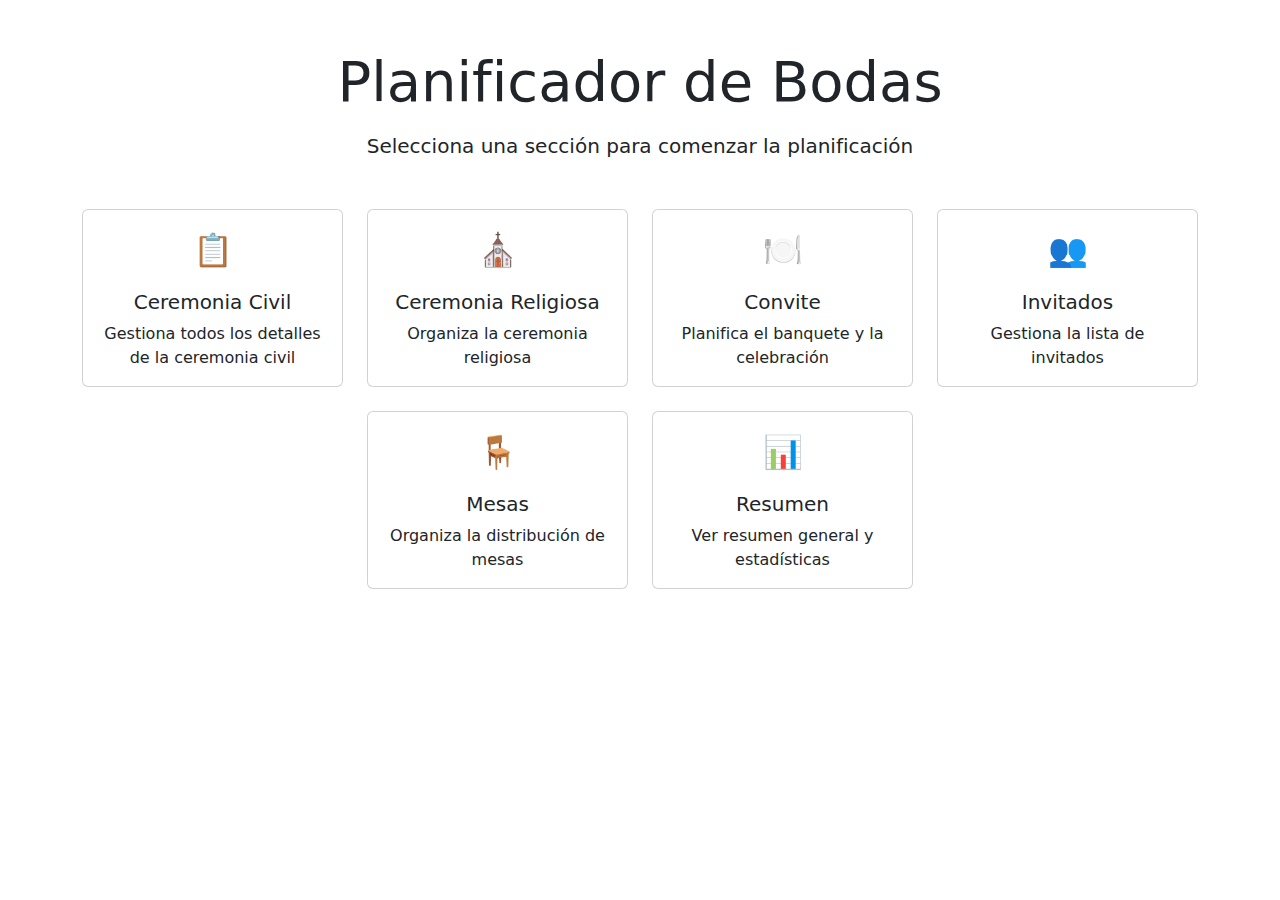
==== index.html @ 47bda8d6 "Update index.html" ====
<!DOCTYPE html>
<html lang="es">
<head>
    <meta charset="UTF-8">
    <meta name="viewport" content="width=device-width, initial-scale=1.0">
    <title>Planificador de Bodas - Inicio</title>
    <link href="https://cdn.jsdelivr.net/npm/bootstrap@5.1.3/dist/css/bootstrap.min.css" rel="stylesheet">
    <style>
        .landing-container {
            min-height: 100vh;
            background: linear-gradient(rgba(255,255,255,0.9), rgba(255,255,255,0.9)), 
                        url('https://images.unsplash.com/photo-1519225421980-715cb0215aed?ixlib=rb-1.2.1&auto=format&fit=crop&w=1350&q=80');
            background-size: cover;
            background-position: center;
        }
        
        .menu-card {
            transition: transform 0.3s ease, box-shadow 0.3s ease;
            cursor: pointer;
        }
        
        .menu-card:hover {
            transform: translateY(-5px);
            box-shadow: 0 4px 15px rgba(0,0,0,0.1);
        }

        .icon-container {
            font-size: 2rem;
            margin-bottom: 1rem;
        }
    </style>
</head>
<body>
    <div class="landing-container">
        <div class="container py-5">
            <div class="text-center mb-5">
                <h1 class="display-4 mb-3">Planificador de Bodas</h1>
                <p class="lead">Selecciona una sección para comenzar la planificación</p>
            </div>

            <div class="row g-4 justify-content-center">
                <div class="col-md-4 col-lg-3">
                    <div class="card menu-card h-100" onclick="location.href='app.html?section=civil'">
                        <div class="card-body text-center">
                            <div class="icon-container">
                                📋
                            </div>
                            <h5 class="card-title">Ceremonia Civil</h5>
                            <p class="card-text">Gestiona todos los detalles de la ceremonia civil</p>
                        </div>
                    </div>
                </div>

                <div class="col-md-4 col-lg-3">
                    <div class="card menu-card h-100" onclick="location.href='app.html?section=religious'">
                        <div class="card-body text-center">
                            <div class="icon-container">
                                ⛪
                            </div>
                            <h5 class="card-title">Ceremonia Religiosa</h5>
                            <p class="card-text">Organiza la ceremonia religiosa</p>
                        </div>
                    </div>
                </div>

                <div class="col-md-4 col-lg-3">
                    <div class="card menu-card h-100" onclick="location.href='app.html?section=banquet'">
                        <div class="card-body text-center">
                            <div class="icon-container">
                                🍽️
                            </div>
                            <h5 class="card-title">Convite</h5>
                            <p class="card-text">Planifica el banquete y la celebración</p>
                        </div>
                    </div>
                </div>

                <div class="col-md-4 col-lg-3">
                    <div class="card menu-card h-100" onclick="location.href='app.html?section=guests'">
                        <div class="card-body text-center">
                            <div class="icon-container">
                                👥
                            </div>
                            <h5 class="card-title">Invitados</h5>
                            <p class="card-text">Gestiona la lista de invitados</p>
                        </div>
                    </div>
                </div>

                <div class="col-md-4 col-lg-3">
                    <div class="card menu-card h-100" onclick="location.href='app.html?section=tables'">
                        <div class="card-body text-center">
                            <div class="icon-container">
                                🪑
                            </div>
                            <h5 class="card-title">Mesas</h5>
                            <p class="card-text">Organiza la distribución de mesas</p>
                        </div>
                    </div>
                </div>

                <div class="col-md-4 col-lg-3">
                    <div class="card menu-card h-100" onclick="location.href='app.html?section=summary'">
                        <div class="card-body text-center">
                            <div class="icon-container">
                                📊
                            </div>
                            <h5 class="card-title">Resumen</h5>
                            <p class="card-text">Ver resumen general y estadísticas</p>
                        </div>
                    </div>
                </div>
            </div>
        </div>
    </div>

    <script src="https://cdn.jsdelivr.net/npm/bootstrap@5.1.3/dist/js/bootstrap.bundle.min.js"></script>
</body>
</html>
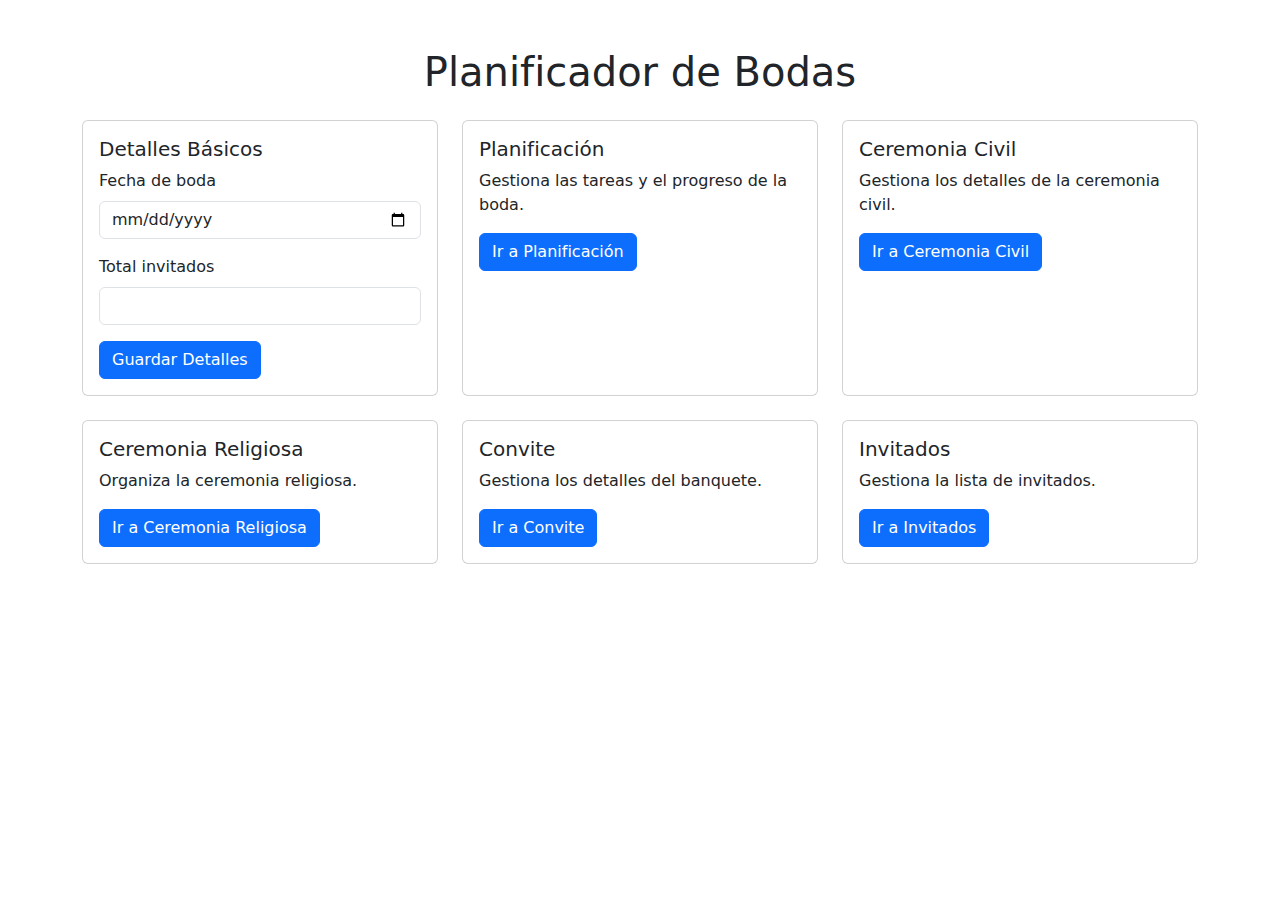
==== commit 9d44cb72: "Update index.html" ====
--- a/index.html
+++ b/index.html
@@ -3,111 +3,79 @@
 <head>
     <meta charset="UTF-8">
     <meta name="viewport" content="width=device-width, initial-scale=1.0">
-    <title>Planificador de Bodas - Inicio</title>
+    <title>Planificador de Bodas</title>
     <link href="https://cdn.jsdelivr.net/npm/bootstrap@5.1.3/dist/css/bootstrap.min.css" rel="stylesheet">
-    <style>
-        .landing-container {
-            min-height: 100vh;
-            background: linear-gradient(rgba(255,255,255,0.9), rgba(255,255,255,0.9)), 
-                        url('https://images.unsplash.com/photo-1519225421980-715cb0215aed?ixlib=rb-1.2.1&auto=format&fit=crop&w=1350&q=80');
-            background-size: cover;
-            background-position: center;
-        }
-        
-        .menu-card {
-            transition: transform 0.3s ease, box-shadow 0.3s ease;
-            cursor: pointer;
-        }
-        
-        .menu-card:hover {
-            transform: translateY(-5px);
-            box-shadow: 0 4px 15px rgba(0,0,0,0.1);
-        }
-
-        .icon-container {
-            font-size: 2rem;
-            margin-bottom: 1rem;
-        }
-    </style>
+    <link rel="stylesheet" href="styles.css">
 </head>
 <body>
-    <div class="landing-container">
-        <div class="container py-5">
-            <div class="text-center mb-5">
-                <h1 class="display-4 mb-3">Planificador de Bodas</h1>
-                <p class="lead">Selecciona una sección para comenzar la planificación</p>
+    <div class="container mt-5">
+        <h1 class="text-center mb-4">Planificador de Bodas</h1>
+        <div class="row">
+            <div class="col-md-4 mb-4">
+                <div class="card h-100">
+                    <div class="card-body">
+                        <h5 class="card-title">Detalles Básicos</h5>
+                        <form>
+                            <div class="mb-3">
+                                <label class="form-label">Fecha de boda</label>
+                                <input type="date" class="form-control" id="wedding-date">
+                            </div>
+                            <div class="mb-3">
+                                <label class="form-label">Total invitados</label>
+                                <input type="number" class="form-control" id="total-guests" min="0">
+                            </div>
+                            <button type="button" class="btn btn-primary" onclick="saveDetails()">Guardar Detalles</button>
+                        </form>
+                    </div>
+                </div>
             </div>
 
-            <div class="row g-4 justify-content-center">
-                <div class="col-md-4 col-lg-3">
-                    <div class="card menu-card h-100" onclick="location.href='app.html?section=civil'">
-                        <div class="card-body text-center">
-                            <div class="icon-container">
-                                📋
-                            </div>
-                            <h5 class="card-title">Ceremonia Civil</h5>
-                            <p class="card-text">Gestiona todos los detalles de la ceremonia civil</p>
-                        </div>
+            <div class="col-md-4 mb-4">
+                <div class="card h-100">
+                    <div class="card-body">
+                        <h5 class="card-title">Planificación</h5>
+                        <p class="card-text">Gestiona las tareas y el progreso de la boda.</p>
+                        <a href="app.html?section=planning" class="btn btn-primary">Ir a Planificación</a>
                     </div>
                 </div>
+            </div>
 
-                <div class="col-md-4 col-lg-3">
-                    <div class="card menu-card h-100" onclick="location.href='app.html?section=religious'">
-                        <div class="card-body text-center">
-                            <div class="icon-container">
-                                ⛪
-                            </div>
-                            <h5 class="card-title">Ceremonia Religiosa</h5>
-                            <p class="card-text">Organiza la ceremonia religiosa</p>
-                        </div>
+            <div class="col-md-4 mb-4">
+                <div class="card h-100">
+                    <div class="card-body">
+                        <h5 class="card-title">Ceremonia Civil</h5>
+                        <p class="card-text">Gestiona los detalles de la ceremonia civil.</p>
+                        <a href="app.html?section=civil" class="btn btn-primary">Ir a Ceremonia Civil</a>
                     </div>
                 </div>
+            </div>
 
-                <div class="col-md-4 col-lg-3">
-                    <div class="card menu-card h-100" onclick="location.href='app.html?section=banquet'">
-                        <div class="card-body text-center">
-                            <div class="icon-container">
-                                🍽️
-                            </div>
-                            <h5 class="card-title">Convite</h5>
-                            <p class="card-text">Planifica el banquete y la celebración</p>
-                        </div>
+            <div class="col-md-4 mb-4">
+                <div class="card h-100">
+                    <div class="card-body">
+                        <h5 class="card-title">Ceremonia Religiosa</h5>
+                        <p class="card-text">Organiza la ceremonia religiosa.</p>
+                        <a href="app.html?section=religious" class="btn btn-primary">Ir a Ceremonia Religiosa</a>
                     </div>
                 </div>
+            </div>
 
-                <div class="col-md-4 col-lg-3">
-                    <div class="card menu-card h-100" onclick="location.href='app.html?section=guests'">
-                        <div class="card-body text-center">
-                            <div class="icon-container">
-                                👥
-                            </div>
-                            <h5 class="card-title">Invitados</h5>
-                            <p class="card-text">Gestiona la lista de invitados</p>
-                        </div>
+            <div class="col-md-4 mb-4">
+                <div class="card h-100">
+                    <div class="card-body">
+                        <h5 class="card-title">Convite</h5>
+                        <p class="card-text">Gestiona los detalles del banquete.</p>
+                        <a href="app.html?section=banquet" class="btn btn-primary">Ir a Convite</a>
                     </div>
                 </div>
+            </div>
 
-                <div class="col-md-4 col-lg-3">
-                    <div class="card menu-card h-100" onclick="location.href='app.html?section=tables'">
-                        <div class="card-body text-center">
-                            <div class="icon-container">
-                                🪑
-                            </div>
-                            <h5 class="card-title">Mesas</h5>
-                            <p class="card-text">Organiza la distribución de mesas</p>
-                        </div>
-                    </div>
-                </div>
-
-                <div class="col-md-4 col-lg-3">
-                    <div class="card menu-card h-100" onclick="location.href='app.html?section=summary'">
-                        <div class="card-body text-center">
-                            <div class="icon-container">
-                                📊
-                            </div>
-                            <h5 class="card-title">Resumen</h5>
-                            <p class="card-text">Ver resumen general y estadísticas</p>
-                        </div>
+            <div class="col-md-4 mb-4">
+                <div class="card h-100">
+                    <div class="card-body">
+                        <h5 class="card-title">Invitados</h5>
+                        <p class="card-text">Gestiona la lista de invitados.</p>
+                        <a href="app.html?section=guests" class="btn btn-primary">Ir a Invitados</a>
                     </div>
                 </div>
             </div>
@@ -115,5 +83,6 @@
     </div>
 
     <script src="https://cdn.jsdelivr.net/npm/bootstrap@5.1.3/dist/js/bootstrap.bundle.min.js"></script>
+    <script src="script.js"></script>
 </body>
 </html>
--- a/styles.css
+++ b/styles.css
@@ -0,0 +1,562 @@
+.sidebar {
+    min-height: 100vh;
+    background-color: #f8f9fa;
+    border-right: 1px solid #dee2e6;
+    padding: 0;
+    position: fixed;
+    width: 250px;
+    transition: all 0.3s;
+}
+
+.sidebar.collapsed {
+    width: 60px;
+}
+
+.sidebar.collapsed .nav-link span,
+.sidebar.collapsed .fs-4,
+.sidebar.collapsed .btn-outline-primary {
+    display: none;
+}
+
+.sidebar.collapsed .nav-link i {
+    margin-right: 0;
+}
+
+.main-content {
+    padding: 20px;
+    margin-left: 250px;
+    height: calc(100vh - 40px);
+    overflow-y: auto;
+    transition: margin-left 0.3s;
+}
+
+.main-content.expanded {
+    margin-left: 60px;
+}
+
+.budget-sidebar {
+    padding: 20px;
+    border-left: 1px solid #dee2e6;
+    background-color: #f8f9fa;
+    min-height: 100vh;
+    position: fixed;
+    right: 0;
+    width: inherit;
+}
+
+.nav-link {
+    color: #333;
+    cursor: pointer;
+}
+
+.nav-link:hover {
+    background-color: #e9ecef;
+}
+
+.nav-link.active {
+    background-color: #0d6efd !important;
+    color: white !important;
+}
+
+.table th {
+    background-color: #f8f9fa;
+}
+
+.table-secondary {
+    background-color: #e2e3e5 !important;
+}
+
+.budget-summary {
+    font-size: 0.9rem;
+}
+
+.category-row {
+    background-color: #e2e3e5;
+    font-weight: bold;
+}
+
+.form-select {
+    padding: 0.25rem 0.5rem;
+    font-size: 0.875rem;
+}
+
+.btn-sm {
+    padding: 0.25rem 0.5rem;
+    font-size: 0.875rem;
+}
+
+.table td {
+    vertical-align: middle;
+}
+
+[contenteditable="true"] {
+    padding: 0.25rem 0.5rem;
+    background-color: #fff;
+    border: 1px solid transparent;
+}
+
+[contenteditable="true"]:hover {
+    border-color: #dee2e6;
+}
+
+[contenteditable="true"]:focus {
+    outline: none;
+    border-color: #86b7fe;
+    box-shadow: 0 0 0 0.25rem rgba(13, 110, 253, 0.25);
+}
+
+@media (max-width: 768px) {
+    .sidebar, .budget-sidebar {
+        position: relative;
+        width: 100%;
+    }
+    .main-content {
+        margin-left: 0;
+    }
+    .section-content {
+        margin-right: 0;
+    }
+    .basic-details-banner {
+        margin-left: 0;
+    }
+}
+
+.basic-details-banner {
+    background-color: #f8f9fa;
+    border-bottom: 1px solid #dee2e6;
+    position: sticky;
+    top: 0;
+    z-index: 1000;
+    margin-left: 16.666667%;
+    padding: 10px 0;
+}
+
+#summary-section .card {
+    height: 100%;
+}
+
+#summary-section .list-unstyled li {
+    margin-bottom: 0.5rem;
+}
+
+.section-content {
+    margin-top: 20px;
+    margin-right: 25%;
+}
+
+/* Table Management Styles */
+.tables-container {
+    display: grid;
+    grid-template-columns: repeat(auto-fill, minmax(200px, 1fr));
+    gap: 1rem;
+    padding: 1rem;
+}
+
+.table-card {
+    background: white;
+    border: 1px solid #dee2e6;
+    border-radius: 8px;
+    padding: 15px;
+    margin-bottom: 15px;
+}
+
+.table-card.can-drop {
+    border-color: #28a745;
+    background-color: rgba(40, 167, 69, 0.1);
+}
+
+.table-card h5 {
+    margin: 0;
+    min-width: 100px;
+}
+
+.table-card select {
+    min-width: 120px;
+}
+
+.table-capacity {
+    color: #666;
+    font-size: 0.9rem;
+    margin: 5px 0 10px;
+}
+
+.table-capacity span[contenteditable] {
+    border-bottom: 1px dashed #999;
+    padding: 0 4px;
+}
+
+.table-guests {
+    min-height: 80px;
+    padding: 10px;
+    border: 1px dashed #dee2e6;
+    border-radius: 4px;
+    margin-top: 10px;
+    background: #f8f9fa;
+}
+
+/* Adjust table container height */
+.table-responsive {
+    max-height: calc(100vh - 200px);
+    overflow-y: auto;
+}
+
+/* Keep the header visible while scrolling */
+.table thead th {
+    position: sticky;
+    top: 0;
+    background: white;
+    z-index: 1;
+    box-shadow: 0 1px 0 rgba(0,0,0,0.1);
+}
+
+/* Guest section specific styles */
+.sidebar-stats {
+    position: fixed;
+    width: inherit;
+    max-width: 220px;
+}
+
+.main-guest-area {
+    margin-left: 230px;
+    margin-right: 23%;
+    width: auto;
+}
+
+/* Responsive adjustments */
+@media (max-width: 768px) {
+    .sidebar-stats {
+        position: relative;
+        max-width: 100%;
+    }
+
+    .main-guest-area {
+        margin-left: 0;
+        width: 100%;
+    }
+
+    .sidebar, .budget-sidebar {
+        position: relative;
+        width: 100%;
+    }
+    .main-content {
+        margin-left: 0;
+    }
+    .section-content {
+        margin-right: 0;
+    }
+    .basic-details-banner {
+        margin-left: 0;
+    }
+}
+
+/* Adjust table layout */
+#guests-table {
+    width: 100%;
+    table-layout: fixed;
+}
+
+#guests-table th,
+#guests-table td {
+    padding: 8px;
+    font-size: 0.95rem;
+}
+
+/* Set specific widths for columns */
+#guests-table th:nth-child(1), /* Nombre */
+#guests-table td:nth-child(1) {
+    width: 15%;
+}
+
+#guests-table th:nth-child(2), /* Personas Adicionales */
+#guests-table td:nth-child(2) {
+    width: 8%;
+}
+
+#guests-table th:nth-child(3), /* Categoría */
+#guests-table td:nth-child(3) {
+    width: 12%;
+}
+
+#guests-table th:nth-child(4), /* Restricciones */
+#guests-table td:nth-child(4) {
+    width: 12%;
+}
+
+#guests-table th:nth-child(5), /* Invitación */
+#guests-table td:nth-child(5) {
+    width: 10%;
+}
+
+#guests-table th:nth-child(6), /* Confirmación */
+#guests-table td:nth-child(6) {
+    width: 10%;
+}
+
+#guests-table th:nth-child(7), /* Grupo Mesa */
+#guests-table td:nth-child(7) {
+    width: 10%;
+}
+
+#guests-table th:nth-child(8), /* Regalo */
+#guests-table td:nth-child(8) {
+    width: 8%;
+}
+
+#guests-table th:nth-child(9), /* Notas */
+#guests-table td:nth-child(9) {
+    width: 10%;
+}
+
+#guests-table th:nth-child(10), /* Acciones */
+#guests-table td:nth-child(10) {
+    width: 5%;
+}
+
+.guest-item .guest-actions {
+    display: flex;
+    gap: 8px;
+    align-items: center;
+}
+
+.guest-item .guest-info {
+    display: flex;
+    align-items: center;
+    gap: 8px;
+}
+
+.guest-info {
+    display: flex;
+    align-items: center;
+    gap: 8px;
+}
+
+.guest-name {
+    margin: 0;
+    font-size: 0.95rem;
+}
+
+.guest-item {
+    background: #fff;
+    border: 1px solid #dee2e6;
+    border-radius: 4px;
+    padding: 6px 10px;
+    margin: 5px;
+    cursor: move;
+    display: flex;
+    align-items: center;
+    font-size: 0.9rem;
+}
+
+.guest-item span {
+    margin-right: 5px;
+}
+
+.guest-item small {
+    color: #666;
+    margin-right: 5px;
+}
+
+.guest-item a {
+    margin-left: auto;
+    color: #0d6efd;
+    text-decoration: none;
+    font-size: 0.8rem;
+}
+
+.guest-item:hover {
+    background: #e9ecef;
+    transform: translateY(-2px);
+}
+
+.guest-item.dragging {
+    opacity: 0.5;
+    background: #e9ecef;
+}
+
+.unassigned-guests-container {
+    display: grid;
+    grid-template-columns: repeat(auto-fill, minmax(150px, 1fr));
+    gap: 0.5rem;
+    padding: 1rem;
+    min-height: 100px;
+    border: 2px dashed #dee2e6;
+    border-radius: 8px;
+}
+
+.table-card {
+    background: white;
+    border: 1px solid #dee2e6;
+    border-radius: 8px;
+    padding: 15px;
+    margin-bottom: 15px;
+}
+
+.table-card .table-header {
+    display: flex;
+    align-items: center;
+    gap: 10px;
+    margin-bottom: 10px;
+}
+
+.table-shape-selector {
+    margin-left: auto;
+}
+
+.table-category {
+    font-size: 0.85rem;
+    color: #666;
+}
+
+/* Planning Section Styles */
+.countdown-timer {
+    padding: 20px 0;
+}
+
+.timeline {
+    position: relative;
+    padding: 20px 0;
+}
+
+.timeline::before {
+    content: '';
+    position: absolute;
+    left: 50px;
+    top: 0;
+    bottom: 0;
+    width: 2px;
+    background: #dee2e6;
+}
+
+.timeline-item {
+    position: relative;
+    margin-bottom: 30px;
+    margin-left: 70px;
+}
+
+.timeline-item::before {
+    content: '';
+    position: absolute;
+    left: -35px;
+    top: 0;
+    width: 16px;
+    height: 16px;
+    border-radius: 50%;
+    background: #fff;
+    border: 2px solid #0d6efd;
+}
+
+.timeline-item.completed::before {
+    background: #198754;
+    border-color: #198754;
+}
+
+.timeline-item.overdue::before {
+    background: #dc3545;
+    border-color: #dc3545;
+}
+
+.timeline-card {
+    background: #fff;
+    border: 1px solid #dee2e6;
+    border-radius: 8px;
+    padding: 15px;
+}
+
+.timeline-date {
+    font-size: 0.85rem;
+    color: #666;
+    margin-bottom: 5px;
+}
+
+.timeline-title {
+    font-weight: 500;
+    margin-bottom: 10px;
+}
+
+.timeline-assignee {
+    font-size: 0.9rem;
+    color: #666;
+}
+
+.task-priority {
+    display: inline-block;
+    padding: 2px 8px;
+    border-radius: 12px;
+    font-size: 0.8rem;
+    margin-left: 8px;
+}
+
+.task-priority.high {
+    background: #ffd7d7;
+    color: #dc3545;
+}
+
+.task-priority.medium {
+    background: #fff3cd;
+    color: #856404;
+}
+
+.task-priority.low {
+    background: #d4edda;
+    color: #155724;
+}
+
+/* Checklist Styles */
+.checklist-categories {
+    padding: 20px;
+}
+
+.category-group {
+    background: #fff;
+    border: 1px solid #dee2e6;
+    border-radius: 8px;
+    padding: 20px;
+    margin-bottom: 20px;
+}
+
+.category-group h4 {
+    color: #0d6efd;
+    margin-bottom: 15px;
+    padding-bottom: 10px;
+    border-bottom: 1px solid #dee2e6;
+}
+
+.checklist-items {
+    display: grid;
+    gap: 10px;
+}
+
+.form-check {
+    padding: 10px;
+    border-radius: 4px;
+    transition: background-color 0.2s;
+}
+
+.form-check:hover {
+    background-color: #f8f9fa;
+}
+
+.form-check-input:checked + .form-check-label {
+    text-decoration: line-through;
+    color: #6c757d;
+}
+
+/* Landing page styles */
+.countdown-display {
+    text-align: center;
+    padding: 15px 0;
+}
+
+.countdown-display .display-6 {
+    color: #0d6efd;
+    font-weight: bold;
+}
+
+.card {
+    transition: transform 0.2s;
+}
+
+.card:hover {
+    transform: translateY(-5px);
+    box-shadow: 0 4px 15px rgba(0,0,0,0.1);
+}
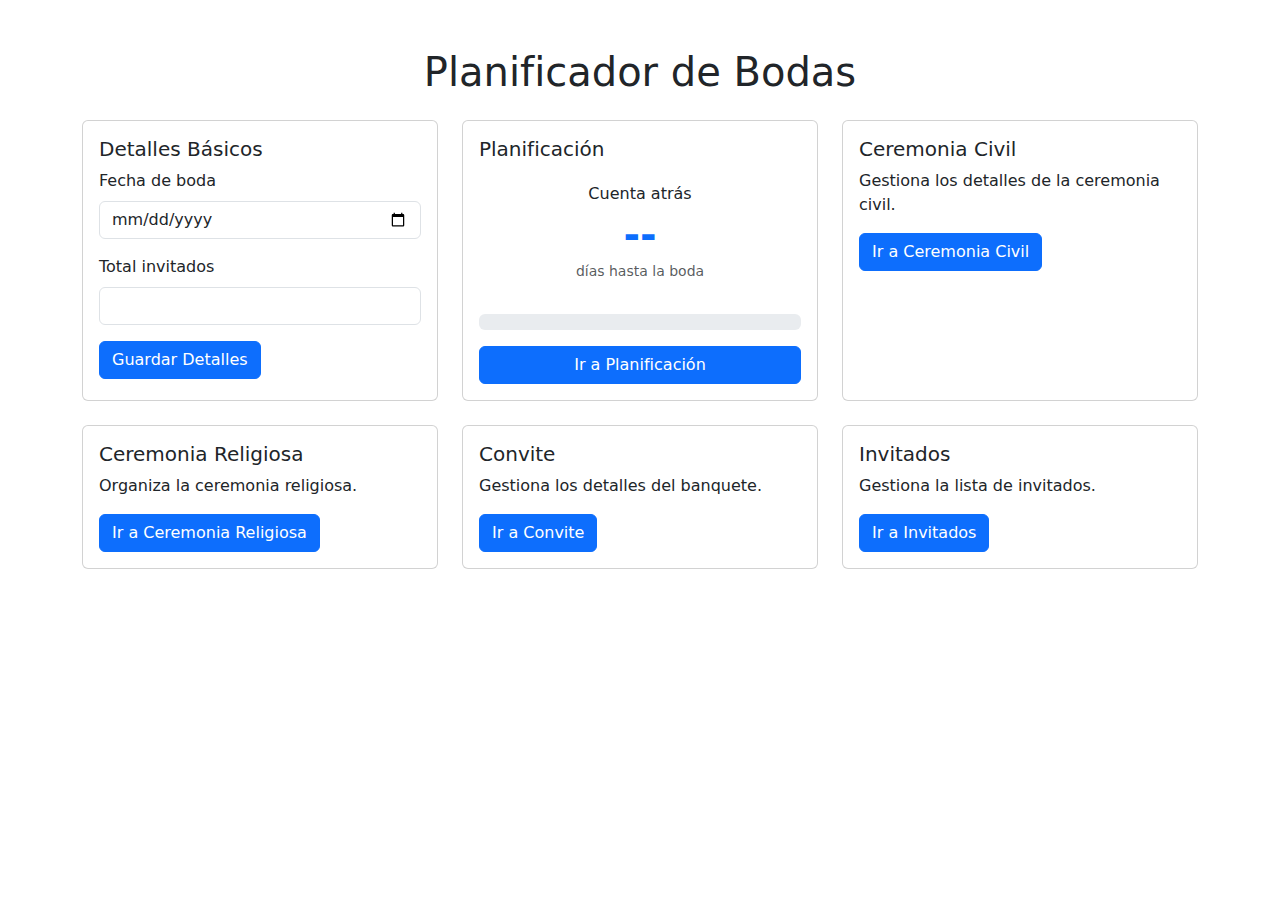
==== commit ed13d83b: "Update index.html" ====
--- a/index.html
+++ b/index.html
@@ -34,8 +34,15 @@
                 <div class="card h-100">
                     <div class="card-body">
                         <h5 class="card-title">Planificación</h5>
-                        <p class="card-text">Gestiona las tareas y el progreso de la boda.</p>
-                        <a href="app.html?section=planning" class="btn btn-primary">Ir a Planificación</a>
+                        <div class="countdown-display text-center mb-3">
+                            <h6>Cuenta atrás</h6>
+                            <div class="display-6" id="countdown">--</div>
+                            <small class="text-muted">días hasta la boda</small>
+                        </div>
+                        <div class="progress mb-3">
+                            <div class="progress-bar" role="progressbar" style="width: 0%" id="planning-progress">0%</div>
+                        </div>
+                        <a href="app.html?section=planning" class="btn btn-primary w-100">Ir a Planificación</a>
                     </div>
                 </div>
             </div>
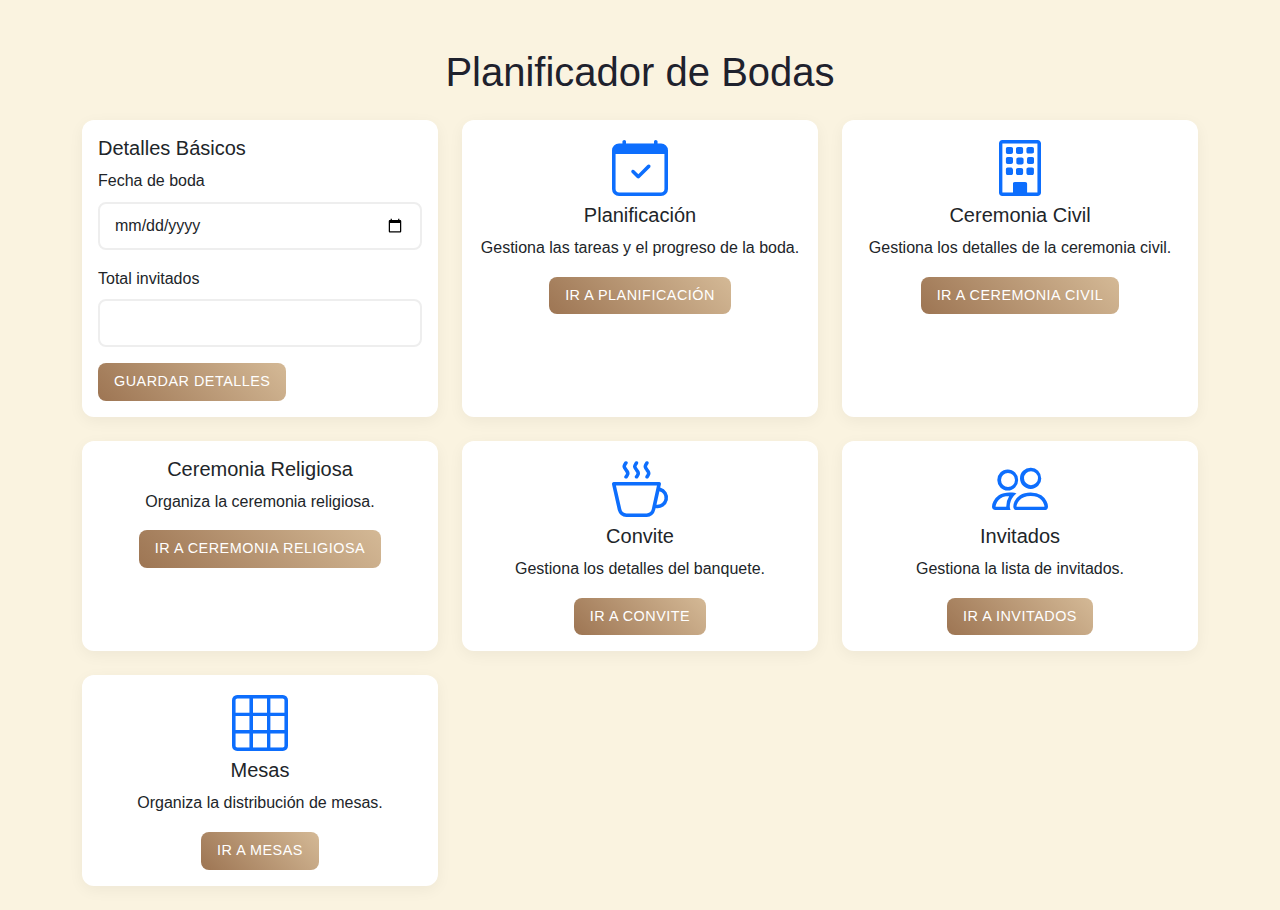
==== commit 6fba7826: "Update index.html" ====
--- a/index.html
+++ b/index.html
@@ -6,6 +6,7 @@
     <title>Planificador de Bodas</title>
     <link href="https://cdn.jsdelivr.net/npm/bootstrap@5.1.3/dist/css/bootstrap.min.css" rel="stylesheet">
     <link rel="stylesheet" href="styles.css">
+    <link rel="stylesheet" href="https://cdn.jsdelivr.net/npm/bootstrap-icons@1.11.3/font/bootstrap-icons.min.css">
 </head>
 <body>
     <div class="container mt-5">
@@ -32,24 +33,19 @@
 
             <div class="col-md-4 mb-4">
                 <div class="card h-100">
-                    <div class="card-body">
+                    <div class="card-body text-center">
+                        <i class="bi bi-calendar-check display-4 mb-3 text-primary"></i>
                         <h5 class="card-title">Planificación</h5>
-                        <div class="countdown-display text-center mb-3">
-                            <h6>Cuenta atrás</h6>
-                            <div class="display-6" id="countdown">--</div>
-                            <small class="text-muted">días hasta la boda</small>
-                        </div>
-                        <div class="progress mb-3">
-                            <div class="progress-bar" role="progressbar" style="width: 0%" id="planning-progress">0%</div>
-                        </div>
-                        <a href="app.html?section=planning" class="btn btn-primary w-100">Ir a Planificación</a>
+                        <p class="card-text">Gestiona las tareas y el progreso de la boda.</p>
+                        <a href="app.html?section=planning" class="btn btn-primary">Ir a Planificación</a>
                     </div>
                 </div>
             </div>
 
             <div class="col-md-4 mb-4">
                 <div class="card h-100">
-                    <div class="card-body">
+                    <div class="card-body text-center">
+                        <i class="bi bi-building display-4 mb-3 text-primary"></i>
                         <h5 class="card-title">Ceremonia Civil</h5>
                         <p class="card-text">Gestiona los detalles de la ceremonia civil.</p>
                         <a href="app.html?section=civil" class="btn btn-primary">Ir a Ceremonia Civil</a>
@@ -59,7 +55,8 @@
 
             <div class="col-md-4 mb-4">
                 <div class="card h-100">
-                    <div class="card-body">
+                    <div class="card-body text-center">
+                        <i class="bi bi-church display-4 mb-3 text-primary"></i>
                         <h5 class="card-title">Ceremonia Religiosa</h5>
                         <p class="card-text">Organiza la ceremonia religiosa.</p>
                         <a href="app.html?section=religious" class="btn btn-primary">Ir a Ceremonia Religiosa</a>
@@ -69,7 +66,8 @@
 
             <div class="col-md-4 mb-4">
                 <div class="card h-100">
-                    <div class="card-body">
+                    <div class="card-body text-center">
+                        <i class="bi bi-cup-hot display-4 mb-3 text-primary"></i>
                         <h5 class="card-title">Convite</h5>
                         <p class="card-text">Gestiona los detalles del banquete.</p>
                         <a href="app.html?section=banquet" class="btn btn-primary">Ir a Convite</a>
@@ -79,10 +77,22 @@
 
             <div class="col-md-4 mb-4">
                 <div class="card h-100">
-                    <div class="card-body">
+                    <div class="card-body text-center">
+                        <i class="bi bi-people display-4 mb-3 text-primary"></i>
                         <h5 class="card-title">Invitados</h5>
                         <p class="card-text">Gestiona la lista de invitados.</p>
                         <a href="app.html?section=guests" class="btn btn-primary">Ir a Invitados</a>
+                    </div>
+                </div>
+            </div>
+
+            <div class="col-md-4 mb-4">
+                <div class="card h-100">
+                    <div class="card-body text-center">
+                        <i class="bi bi-grid-3x3 display-4 mb-3 text-primary"></i>
+                        <h5 class="card-title">Mesas</h5>
+                        <p class="card-text">Organiza la distribución de mesas.</p>
+                        <a href="app.html?section=tables" class="btn btn-primary">Ir a Mesas</a>
                     </div>
                 </div>
             </div>
--- a/styles.css
+++ b/styles.css
@@ -1,562 +1,244 @@
+:root {
+    --primary-color: #9D7553;  /* Elegant brown */
+    --secondary-color: #D4B996; /* Light gold */
+    --accent-color: #634832;    /* Dark brown */
+    --success-color: #7C9070;   /* Sage green */
+    --warning-color: #CB997E;   /* Rose gold */
+    --danger-color: #6B4423;    /* Deep brown */
+    --light-bg: #FAF3E0;        /* Cream */
+    --dark-text: #1E212D;       /* Almost black */
+    --border-radius: 12px;
+    --transition-speed: 0.3s;
+}
+
+/* Global Styles */
+body {
+    font-family: 'Montserrat', sans-serif;
+    background-color: var(--light-bg);
+    color: var(--dark-text);
+    line-height: 1.6;
+}
+
+/* Elegant Sidebar */
 .sidebar {
+    background: linear-gradient(135deg, var(--primary-color), var(--accent-color));
     min-height: 100vh;
-    background-color: #f8f9fa;
-    border-right: 1px solid #dee2e6;
-    padding: 0;
-    position: fixed;
-    width: 250px;
-    transition: all 0.3s;
-}
-
-.sidebar.collapsed {
-    width: 60px;
-}
-
-.sidebar.collapsed .nav-link span,
-.sidebar.collapsed .fs-4,
-.sidebar.collapsed .btn-outline-primary {
-    display: none;
-}
-
-.sidebar.collapsed .nav-link i {
-    margin-right: 0;
-}
-
-.main-content {
-    padding: 20px;
-    margin-left: 250px;
-    height: calc(100vh - 40px);
-    overflow-y: auto;
-    transition: margin-left 0.3s;
-}
-
-.main-content.expanded {
-    margin-left: 60px;
-}
-
-.budget-sidebar {
-    padding: 20px;
-    border-left: 1px solid #dee2e6;
-    background-color: #f8f9fa;
-    min-height: 100vh;
-    position: fixed;
-    right: 0;
-    width: inherit;
-}
-
-.nav-link {
-    color: #333;
-    cursor: pointer;
-}
-
-.nav-link:hover {
-    background-color: #e9ecef;
-}
-
-.nav-link.active {
-    background-color: #0d6efd !important;
-    color: white !important;
-}
-
-.table th {
-    background-color: #f8f9fa;
-}
-
-.table-secondary {
-    background-color: #e2e3e5 !important;
-}
-
-.budget-summary {
+    box-shadow: 2px 0 15px rgba(0,0,0,0.1);
+    padding: 0 !important;
+}
+
+.sidebar .nav-link {
+    color: rgba(255,255,255,0.8);
+    padding: 12px 20px;
+    margin: 4px 8px;
+    border-radius: var(--border-radius);
+    transition: all var(--transition-speed) ease;
+}
+
+.sidebar .nav-link:hover {
+    background-color: rgba(255,255,255,0.1);
+    color: white;
+    transform: translateX(5px);
+}
+
+.sidebar .nav-link.active {
+    background-color: rgba(255,255,255,0.2);
+    color: white;
+    box-shadow: 0 2px 8px rgba(0,0,0,0.1);
+}
+
+/* Cards with elegance */
+.card {
+    border: none;
+    border-radius: var(--border-radius);
+    box-shadow: 0 4px 15px rgba(0,0,0,0.05);
+    transition: transform var(--transition-speed) ease;
+    background: white;
+    overflow: hidden;
+}
+
+.card:hover {
+    transform: translateY(-3px);
+    box-shadow: 0 6px 20px rgba(0,0,0,0.1);
+}
+
+.card-header {
+    background: linear-gradient(45deg, var(--primary-color), var(--secondary-color));
+    color: white;
+    border: none;
+    padding: 15px 20px;
+}
+
+/* Stylish Buttons */
+.btn {
+    border-radius: 8px;
+    padding: 8px 16px;
+    transition: all var(--transition-speed) ease;
+    text-transform: uppercase;
+    letter-spacing: 0.5px;
+    font-weight: 500;
     font-size: 0.9rem;
 }
 
-.category-row {
-    background-color: #e2e3e5;
-    font-weight: bold;
-}
-
-.form-select {
-    padding: 0.25rem 0.5rem;
-    font-size: 0.875rem;
-}
-
-.btn-sm {
-    padding: 0.25rem 0.5rem;
-    font-size: 0.875rem;
-}
-
-.table td {
-    vertical-align: middle;
-}
-
-[contenteditable="true"] {
-    padding: 0.25rem 0.5rem;
-    background-color: #fff;
-    border: 1px solid transparent;
-}
-
-[contenteditable="true"]:hover {
-    border-color: #dee2e6;
-}
-
-[contenteditable="true"]:focus {
-    outline: none;
-    border-color: #86b7fe;
-    box-shadow: 0 0 0 0.25rem rgba(13, 110, 253, 0.25);
-}
-
-@media (max-width: 768px) {
-    .sidebar, .budget-sidebar {
-        position: relative;
-        width: 100%;
-    }
-    .main-content {
-        margin-left: 0;
-    }
-    .section-content {
-        margin-right: 0;
-    }
-    .basic-details-banner {
-        margin-left: 0;
-    }
-}
-
-.basic-details-banner {
-    background-color: #f8f9fa;
-    border-bottom: 1px solid #dee2e6;
-    position: sticky;
-    top: 0;
-    z-index: 1000;
-    margin-left: 16.666667%;
-    padding: 10px 0;
-}
-
-#summary-section .card {
-    height: 100%;
-}
-
-#summary-section .list-unstyled li {
-    margin-bottom: 0.5rem;
+.btn-primary {
+    background: linear-gradient(45deg, var(--primary-color), var(--secondary-color));
+    border: none;
+}
+
+.btn-primary:hover {
+    transform: translateY(-2px);
+    box-shadow: 0 4px 12px rgba(0,0,0,0.15);
+    background: linear-gradient(45deg, var(--accent-color), var(--primary-color));
+}
+
+/* Interactive Tables */
+.table {
+    background: white;
+    border-radius: var(--border-radius);
+    overflow: hidden;
+    box-shadow: 0 2px 8px rgba(0,0,0,0.05);
+}
+
+.table thead th {
+    background-color: var(--primary-color);
+    color: white;
+    font-weight: 500;
+    text-transform: uppercase;
+    font-size: 0.85rem;
+    letter-spacing: 0.5px;
+    padding: 15px;
+    border: none;
+}
+
+.table tbody tr {
+    transition: background-color var(--transition-speed) ease;
+}
+
+.table tbody tr:hover {
+    background-color: rgba(157, 117, 83, 0.05);
+}
+
+/* Guest Items */
+.guest-item {
+    background: white;
+    border-radius: var(--border-radius);
+    padding: 12px;
+    margin-bottom: 10px;
+    border: 2px solid transparent;
+    transition: all var(--transition-speed) ease;
+    cursor: move;
+}
+
+.guest-item:hover {
+    border-color: var(--secondary-color);
+    transform: translateY(-2px);
+    box-shadow: 0 4px 12px rgba(0,0,0,0.1);
+}
+
+/* Table Cards */
+.table-card {
+    background: white;
+    border-radius: var(--border-radius);
+    padding: 15px;
+    margin: 10px;
+    box-shadow: 0 4px 15px rgba(0,0,0,0.05);
+    transition: all var(--transition-speed) ease;
+}
+
+.table-card:hover {
+    transform: translateY(-3px);
+    box-shadow: 0 6px 20px rgba(0,0,0,0.1);
+}
+
+/* Form Elements */
+.form-control, .form-select {
+    border-radius: 8px;
+    border: 2px solid #eee;
+    padding: 10px 15px;
+    transition: all var(--transition-speed) ease;
+}
+
+.form-control:focus, .form-select:focus {
+    border-color: var(--primary-color);
+    box-shadow: 0 0 0 0.2rem rgba(157, 117, 83, 0.25);
+}
+
+/* Progress Bars */
+.progress {
+    height: 12px;
+    border-radius: 6px;
+    background-color: #eee;
+    overflow: hidden;
+}
+
+.progress-bar {
+    background: linear-gradient(45deg, var(--success-color), var(--secondary-color));
+    transition: width 0.6s ease;
+}
+
+/* Animations */
+@keyframes fadeIn {
+    from { opacity: 0; transform: translateY(20px); }
+    to { opacity: 1; transform: translateY(0); }
 }
 
 .section-content {
-    margin-top: 20px;
-    margin-right: 25%;
-}
-
-/* Table Management Styles */
-.tables-container {
-    display: grid;
-    grid-template-columns: repeat(auto-fill, minmax(200px, 1fr));
-    gap: 1rem;
-    padding: 1rem;
-}
-
-.table-card {
-    background: white;
-    border: 1px solid #dee2e6;
-    border-radius: 8px;
-    padding: 15px;
-    margin-bottom: 15px;
-}
-
-.table-card.can-drop {
-    border-color: #28a745;
-    background-color: rgba(40, 167, 69, 0.1);
-}
-
-.table-card h5 {
-    margin: 0;
-    min-width: 100px;
-}
-
-.table-card select {
-    min-width: 120px;
-}
-
-.table-capacity {
-    color: #666;
-    font-size: 0.9rem;
-    margin: 5px 0 10px;
-}
-
-.table-capacity span[contenteditable] {
-    border-bottom: 1px dashed #999;
-    padding: 0 4px;
-}
-
-.table-guests {
-    min-height: 80px;
-    padding: 10px;
-    border: 1px dashed #dee2e6;
-    border-radius: 4px;
-    margin-top: 10px;
-    background: #f8f9fa;
-}
-
-/* Adjust table container height */
-.table-responsive {
-    max-height: calc(100vh - 200px);
-    overflow-y: auto;
-}
-
-/* Keep the header visible while scrolling */
-.table thead th {
-    position: sticky;
-    top: 0;
-    background: white;
-    z-index: 1;
-    box-shadow: 0 1px 0 rgba(0,0,0,0.1);
-}
-
-/* Guest section specific styles */
-.sidebar-stats {
-    position: fixed;
-    width: inherit;
-    max-width: 220px;
-}
-
-.main-guest-area {
-    margin-left: 230px;
-    margin-right: 23%;
-    width: auto;
-}
-
-/* Responsive adjustments */
-@media (max-width: 768px) {
-    .sidebar-stats {
-        position: relative;
-        max-width: 100%;
-    }
-
-    .main-guest-area {
-        margin-left: 0;
-        width: 100%;
-    }
-
-    .sidebar, .budget-sidebar {
-        position: relative;
-        width: 100%;
-    }
-    .main-content {
-        margin-left: 0;
-    }
-    .section-content {
-        margin-right: 0;
-    }
-    .basic-details-banner {
-        margin-left: 0;
-    }
-}
-
-/* Adjust table layout */
-#guests-table {
-    width: 100%;
-    table-layout: fixed;
-}
-
-#guests-table th,
-#guests-table td {
-    padding: 8px;
-    font-size: 0.95rem;
-}
-
-/* Set specific widths for columns */
-#guests-table th:nth-child(1), /* Nombre */
-#guests-table td:nth-child(1) {
-    width: 15%;
-}
-
-#guests-table th:nth-child(2), /* Personas Adicionales */
-#guests-table td:nth-child(2) {
-    width: 8%;
-}
-
-#guests-table th:nth-child(3), /* Categoría */
-#guests-table td:nth-child(3) {
-    width: 12%;
-}
-
-#guests-table th:nth-child(4), /* Restricciones */
-#guests-table td:nth-child(4) {
-    width: 12%;
-}
-
-#guests-table th:nth-child(5), /* Invitación */
-#guests-table td:nth-child(5) {
-    width: 10%;
-}
-
-#guests-table th:nth-child(6), /* Confirmación */
-#guests-table td:nth-child(6) {
-    width: 10%;
-}
-
-#guests-table th:nth-child(7), /* Grupo Mesa */
-#guests-table td:nth-child(7) {
-    width: 10%;
-}
-
-#guests-table th:nth-child(8), /* Regalo */
-#guests-table td:nth-child(8) {
-    width: 8%;
-}
-
-#guests-table th:nth-child(9), /* Notas */
-#guests-table td:nth-child(9) {
-    width: 10%;
-}
-
-#guests-table th:nth-child(10), /* Acciones */
-#guests-table td:nth-child(10) {
-    width: 5%;
-}
-
-.guest-item .guest-actions {
-    display: flex;
-    gap: 8px;
+    animation: fadeIn 0.5s ease-out;
+}
+
+/* Modal Styling */
+.modal-content {
+    border-radius: var(--border-radius);
+    border: none;
+    box-shadow: 0 10px 30px rgba(0,0,0,0.2);
+}
+
+.modal-header {
+    background: linear-gradient(45deg, var(--primary-color), var(--secondary-color));
+    color: white;
+    border: none;
+}
+
+.modal-header .btn-close {
+    color: white;
+    opacity: 0.8;
+}
+
+/* Icon styling for cards */
+.card .bi {
+    color: var(--primary-color);
+    transition: transform var(--transition-speed) ease;
+}
+
+.card:hover .bi {
+    transform: scale(1.1);
+}
+
+/* Sidebar icon styling */
+.sidebar .nav-link i {
+    width: 24px;
+    height: 24px;
+    display: inline-flex;
     align-items: center;
-}
-
-.guest-item .guest-info {
-    display: flex;
-    align-items: center;
-    gap: 8px;
-}
-
-.guest-info {
-    display: flex;
-    align-items: center;
-    gap: 8px;
-}
-
-.guest-name {
-    margin: 0;
-    font-size: 0.95rem;
-}
-
-.guest-item {
-    background: #fff;
-    border: 1px solid #dee2e6;
-    border-radius: 4px;
-    padding: 6px 10px;
-    margin: 5px;
-    cursor: move;
-    display: flex;
-    align-items: center;
-    font-size: 0.9rem;
-}
-
-.guest-item span {
-    margin-right: 5px;
-}
-
-.guest-item small {
-    color: #666;
-    margin-right: 5px;
-}
-
-.guest-item a {
-    margin-left: auto;
-    color: #0d6efd;
-    text-decoration: none;
-    font-size: 0.8rem;
-}
-
-.guest-item:hover {
-    background: #e9ecef;
-    transform: translateY(-2px);
-}
-
-.guest-item.dragging {
-    opacity: 0.5;
-    background: #e9ecef;
-}
-
-.unassigned-guests-container {
-    display: grid;
-    grid-template-columns: repeat(auto-fill, minmax(150px, 1fr));
-    gap: 0.5rem;
-    padding: 1rem;
-    min-height: 100px;
-    border: 2px dashed #dee2e6;
-    border-radius: 8px;
-}
-
-.table-card {
-    background: white;
-    border: 1px solid #dee2e6;
-    border-radius: 8px;
-    padding: 15px;
-    margin-bottom: 15px;
-}
-
-.table-card .table-header {
-    display: flex;
-    align-items: center;
-    gap: 10px;
-    margin-bottom: 10px;
-}
-
-.table-shape-selector {
-    margin-left: auto;
-}
-
-.table-category {
-    font-size: 0.85rem;
-    color: #666;
-}
-
-/* Planning Section Styles */
-.countdown-timer {
-    padding: 20px 0;
-}
-
-.timeline {
-    position: relative;
-    padding: 20px 0;
-}
-
-.timeline::before {
-    content: '';
-    position: absolute;
-    left: 50px;
-    top: 0;
-    bottom: 0;
-    width: 2px;
-    background: #dee2e6;
-}
-
-.timeline-item {
-    position: relative;
-    margin-bottom: 30px;
-    margin-left: 70px;
-}
-
-.timeline-item::before {
-    content: '';
-    position: absolute;
-    left: -35px;
-    top: 0;
-    width: 16px;
-    height: 16px;
-    border-radius: 50%;
-    background: #fff;
-    border: 2px solid #0d6efd;
-}
-
-.timeline-item.completed::before {
-    background: #198754;
-    border-color: #198754;
-}
-
-.timeline-item.overdue::before {
-    background: #dc3545;
-    border-color: #dc3545;
-}
-
-.timeline-card {
-    background: #fff;
-    border: 1px solid #dee2e6;
-    border-radius: 8px;
-    padding: 15px;
-}
-
-.timeline-date {
-    font-size: 0.85rem;
-    color: #666;
-    margin-bottom: 5px;
-}
-
-.timeline-title {
-    font-weight: 500;
-    margin-bottom: 10px;
-}
-
-.timeline-assignee {
-    font-size: 0.9rem;
-    color: #666;
-}
-
-.task-priority {
-    display: inline-block;
-    padding: 2px 8px;
-    border-radius: 12px;
-    font-size: 0.8rem;
-    margin-left: 8px;
-}
-
-.task-priority.high {
-    background: #ffd7d7;
-    color: #dc3545;
-}
-
-.task-priority.medium {
-    background: #fff3cd;
-    color: #856404;
-}
-
-.task-priority.low {
-    background: #d4edda;
-    color: #155724;
-}
-
-/* Checklist Styles */
-.checklist-categories {
-    padding: 20px;
-}
-
-.category-group {
-    background: #fff;
-    border: 1px solid #dee2e6;
-    border-radius: 8px;
-    padding: 20px;
-    margin-bottom: 20px;
-}
-
-.category-group h4 {
-    color: #0d6efd;
-    margin-bottom: 15px;
-    padding-bottom: 10px;
-    border-bottom: 1px solid #dee2e6;
-}
-
-.checklist-items {
-    display: grid;
-    gap: 10px;
-}
-
-.form-check {
-    padding: 10px;
-    border-radius: 4px;
-    transition: background-color 0.2s;
-}
-
-.form-check:hover {
-    background-color: #f8f9fa;
-}
-
-.form-check-input:checked + .form-check-label {
-    text-decoration: line-through;
-    color: #6c757d;
-}
-
-/* Landing page styles */
-.countdown-display {
-    text-align: center;
-    padding: 15px 0;
-}
-
-.countdown-display .display-6 {
-    color: #0d6efd;
-    font-weight: bold;
-}
-
-.card {
-    transition: transform 0.2s;
-}
-
-.card:hover {
-    transform: translateY(-5px);
-    box-shadow: 0 4px 15px rgba(0,0,0,0.1);
-}
+    justify-content: center;
+    transition: transform var(--transition-speed) ease;
+}
+
+.sidebar .nav-link:hover i {
+    transform: scale(1.2);
+}
+
+.sidebar .nav-link.active i {
+    color: white;
+}
+
+/* Add animation for icons */
+@keyframes iconPulse {
+    0% { transform: scale(1); }
+    50% { transform: scale(1.1); }
+    100% { transform: scale(1); }
+}
+
+.card:hover .bi {
+    animation: iconPulse 1s infinite;
+}
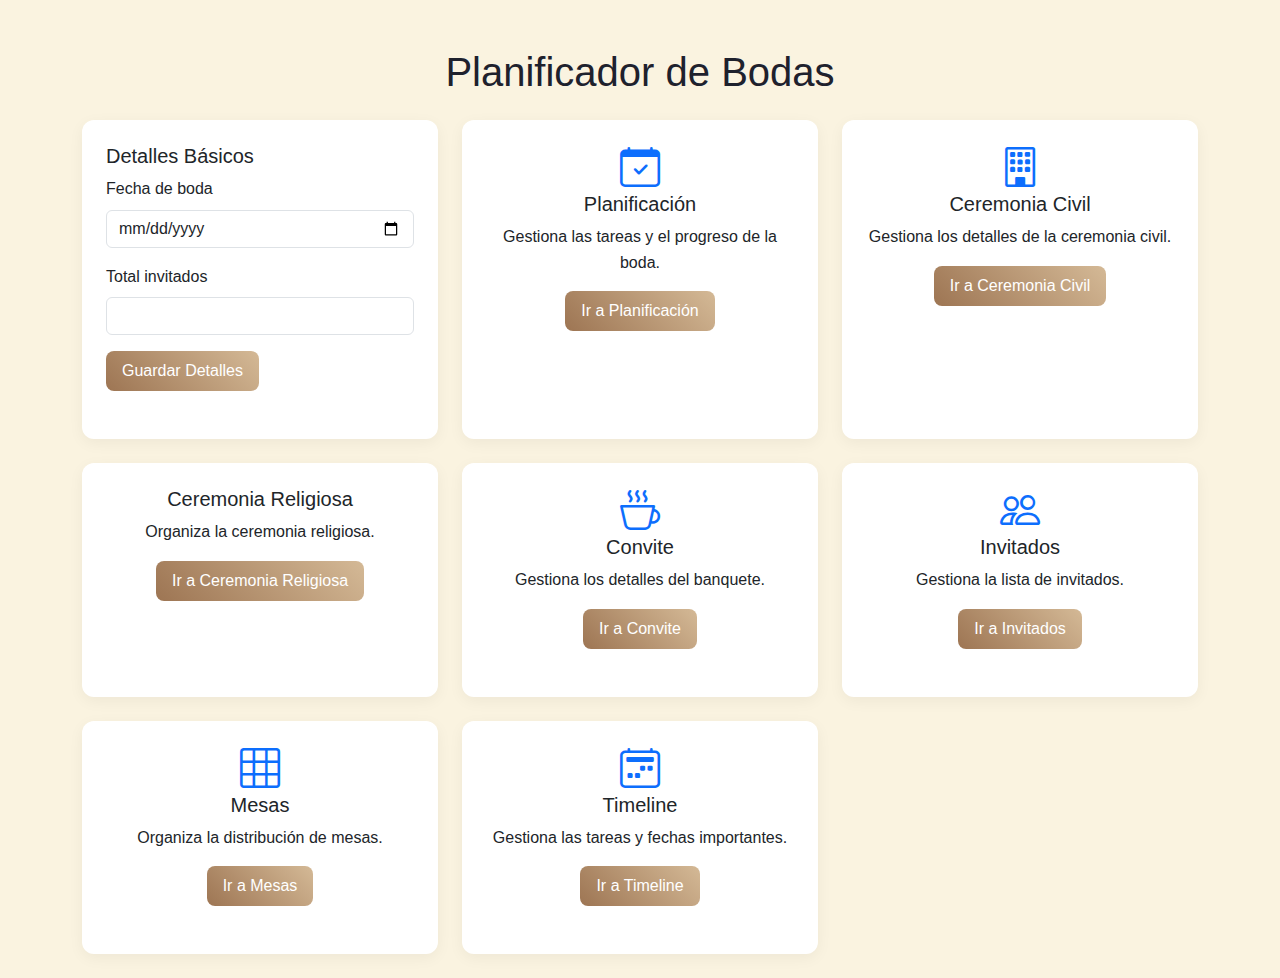
==== commit 911b3d9d: "Update index.html" ====
--- a/index.html
+++ b/index.html
@@ -96,6 +96,17 @@
                     </div>
                 </div>
             </div>
+
+            <div class="col-md-4 mb-4">
+                <div class="card h-100">
+                    <div class="card-body text-center">
+                        <i class="bi bi-calendar2-week display-4 mb-3 text-primary"></i>
+                        <h5 class="card-title">Timeline</h5>
+                        <p class="card-text">Gestiona las tareas y fechas importantes.</p>
+                        <a href="timeline.html" class="btn btn-primary">Ir a Timeline</a>
+                    </div>
+                </div>
+            </div>
         </div>
     </div>
 
--- a/styles.css
+++ b/styles.css
@@ -17,44 +17,100 @@
     background-color: var(--light-bg);
     color: var(--dark-text);
     line-height: 1.6;
-}
-
-/* Elegant Sidebar */
-.sidebar {
-    background: linear-gradient(135deg, var(--primary-color), var(--accent-color));
     min-height: 100vh;
-    box-shadow: 2px 0 15px rgba(0,0,0,0.1);
-    padding: 0 !important;
-}
-
-.sidebar .nav-link {
-    color: rgba(255,255,255,0.8);
-    padding: 12px 20px;
-    margin: 4px 8px;
-    border-radius: var(--border-radius);
-    transition: all var(--transition-speed) ease;
-}
-
-.sidebar .nav-link:hover {
+}
+
+/* Navigation Bar */
+.navbar {
+    background: linear-gradient(90deg, var(--primary-color), var(--accent-color));
+    padding: 1rem;
+    box-shadow: 0 2px 15px rgba(0,0,0,0.1);
+    position: fixed;
+    top: 0;
+    left: 0;
+    right: 0;
+    z-index: 1000;
+}
+
+.navbar-brand {
+    color: white;
+    font-size: 1.5rem;
+    font-weight: 500;
+    text-decoration: none;
+    transition: all 0.3s ease;
+}
+
+.navbar-brand:hover {
+    color: rgba(255,255,255,0.9);
+    transform: translateY(-1px);
+}
+
+.navbar .nav-link {
+    color: rgba(255,255,255,0.9);
+    padding: 0.5rem 1rem;
+    margin: 0 0.25rem;
+    border-radius: var(--border-radius);
+    transition: all 0.3s ease;
+}
+
+.navbar .nav-link:hover {
     background-color: rgba(255,255,255,0.1);
-    color: white;
-    transform: translateX(5px);
-}
-
-.sidebar .nav-link.active {
+    transform: translateY(-1px);
+}
+
+.navbar .nav-link.active {
     background-color: rgba(255,255,255,0.2);
     color: white;
-    box-shadow: 0 2px 8px rgba(0,0,0,0.1);
-}
-
-/* Cards with elegance */
+}
+
+/* Main Content Layout */
+.main-content {
+    padding: 2rem;
+    background-color: white;
+    border-radius: var(--border-radius);
+    box-shadow: 0 4px 6px rgba(0,0,0,0.1);
+}
+
+/* Budget Calculator */
+.budget-calculator {
+    position: sticky;
+    top: 100px; /* Adjust based on navbar height + desired spacing */
+    max-height: calc(100vh - 120px);
+    overflow-y: auto;
+}
+
+/* Basic Details Banner */
+.basic-details-banner {
+    background-color: white;
+    padding: 1rem;
+    margin: 1rem 0;
+    border-radius: var(--border-radius);
+    box-shadow: 0 2px 4px rgba(0,0,0,0.05);
+}
+
+/* Section Headers */
+h2 {
+    color: var(--primary-color);
+    margin-bottom: 1.5rem;
+    font-weight: 600;
+}
+
+/* Make sure sections are visible */
+.section-content {
+    display: none;
+}
+
+.section-content.active {
+    display: block;
+}
+
+/* Cards */
 .card {
     border: none;
     border-radius: var(--border-radius);
     box-shadow: 0 4px 15px rgba(0,0,0,0.05);
     transition: transform var(--transition-speed) ease;
-    background: white;
-    overflow: hidden;
+    margin-bottom: 1.5rem;
 }
 
 .card:hover {
@@ -62,22 +118,23 @@
     box-shadow: 0 6px 20px rgba(0,0,0,0.1);
 }
 
-.card-header {
-    background: linear-gradient(45deg, var(--primary-color), var(--secondary-color));
-    color: white;
-    border: none;
-    padding: 15px 20px;
-}
-
-/* Stylish Buttons */
+.card .card-body {
+    padding: 1.5rem;
+}
+
+/* Icons */
+.card .bi {
+    color: var(--primary-color);
+    transition: transform var(--transition-speed) ease;
+    font-size: 2.5rem;
+    margin-bottom: 1rem;
+}
+
+/* Buttons */
 .btn {
     border-radius: 8px;
     padding: 8px 16px;
     transition: all var(--transition-speed) ease;
-    text-transform: uppercase;
-    letter-spacing: 0.5px;
-    font-weight: 500;
-    font-size: 0.9rem;
 }
 
 .btn-primary {
@@ -88,157 +145,76 @@
 .btn-primary:hover {
     transform: translateY(-2px);
     box-shadow: 0 4px 12px rgba(0,0,0,0.15);
-    background: linear-gradient(45deg, var(--accent-color), var(--primary-color));
-}
-
-/* Interactive Tables */
+}
+
+/* Tables */
 .table {
     background: white;
     border-radius: var(--border-radius);
     overflow: hidden;
-    box-shadow: 0 2px 8px rgba(0,0,0,0.05);
+    margin-top: 1rem;
 }
 
 .table thead th {
     background-color: var(--primary-color);
     color: white;
-    font-weight: 500;
-    text-transform: uppercase;
-    font-size: 0.85rem;
-    letter-spacing: 0.5px;
-    padding: 15px;
     border: none;
-}
-
-.table tbody tr {
-    transition: background-color var(--transition-speed) ease;
-}
-
-.table tbody tr:hover {
-    background-color: rgba(157, 117, 83, 0.05);
-}
-
-/* Guest Items */
+    padding: 1rem;
+}
+
+/* Adjust content for fixed navbar */
+.container-fluid.mt-4 {
+    margin-top: 80px; /* Adjust based on navbar height */
+}
+
+/* Dynamic content width */
+#main-content-area {
+    transition: all 0.3s ease;
+}
+
+/* Hide calculator for specific sections */
+body[data-active-section="guests"] #budget-calculator-container,
+body[data-active-section="tables"] #budget-calculator-container {
+    display: none;
+}
+
+body[data-active-section="guests"] #main-content-area,
+body[data-active-section="tables"] #main-content-area {
+    width: 100%;
+    flex: 0 0 100%;
+    max-width: 100%;
+}
+
+/* Drag and Drop Styling */
+.guest-item.dragging {
+    opacity: 0.5;
+    cursor: move;
+}
+
+.table-guests.drag-over {
+    background-color: rgba(157, 117, 83, 0.1);
+    border: 2px dashed var(--primary-color);
+}
+
 .guest-item {
-    background: white;
-    border-radius: var(--border-radius);
-    padding: 12px;
-    margin-bottom: 10px;
-    border: 2px solid transparent;
-    transition: all var(--transition-speed) ease;
-    cursor: move;
-}
-
-.guest-item:hover {
-    border-color: var(--secondary-color);
-    transform: translateY(-2px);
-    box-shadow: 0 4px 12px rgba(0,0,0,0.1);
-}
-
-/* Table Cards */
-.table-card {
-    background: white;
-    border-radius: var(--border-radius);
-    padding: 15px;
-    margin: 10px;
-    box-shadow: 0 4px 15px rgba(0,0,0,0.05);
-    transition: all var(--transition-speed) ease;
-}
-
-.table-card:hover {
-    transform: translateY(-3px);
-    box-shadow: 0 6px 20px rgba(0,0,0,0.1);
-}
-
-/* Form Elements */
-.form-control, .form-select {
-    border-radius: 8px;
-    border: 2px solid #eee;
-    padding: 10px 15px;
-    transition: all var(--transition-speed) ease;
-}
-
-.form-control:focus, .form-select:focus {
-    border-color: var(--primary-color);
-    box-shadow: 0 0 0 0.2rem rgba(157, 117, 83, 0.25);
-}
-
-/* Progress Bars */
-.progress {
-    height: 12px;
-    border-radius: 6px;
-    background-color: #eee;
-    overflow: hidden;
-}
-
-.progress-bar {
-    background: linear-gradient(45deg, var(--success-color), var(--secondary-color));
-    transition: width 0.6s ease;
-}
-
-/* Animations */
-@keyframes fadeIn {
-    from { opacity: 0; transform: translateY(20px); }
-    to { opacity: 1; transform: translateY(0); }
-}
-
-.section-content {
-    animation: fadeIn 0.5s ease-out;
-}
-
-/* Modal Styling */
-.modal-content {
-    border-radius: var(--border-radius);
-    border: none;
-    box-shadow: 0 10px 30px rgba(0,0,0,0.2);
-}
-
-.modal-header {
-    background: linear-gradient(45deg, var(--primary-color), var(--secondary-color));
-    color: white;
-    border: none;
-}
-
-.modal-header .btn-close {
-    color: white;
-    opacity: 0.8;
-}
-
-/* Icon styling for cards */
-.card .bi {
-    color: var(--primary-color);
-    transition: transform var(--transition-speed) ease;
-}
-
-.card:hover .bi {
-    transform: scale(1.1);
-}
-
-/* Sidebar icon styling */
-.sidebar .nav-link i {
-    width: 24px;
-    height: 24px;
-    display: inline-flex;
-    align-items: center;
-    justify-content: center;
-    transition: transform var(--transition-speed) ease;
-}
-
-.sidebar .nav-link:hover i {
-    transform: scale(1.2);
-}
-
-.sidebar .nav-link.active i {
-    color: white;
-}
-
-/* Add animation for icons */
-@keyframes iconPulse {
-    0% { transform: scale(1); }
-    50% { transform: scale(1.1); }
-    100% { transform: scale(1); }
-}
-
-.card:hover .bi {
-    animation: iconPulse 1s infinite;
-}
+    cursor: grab;
+    transition: all 0.3s ease;
+}
+
+.guest-item:active {
+    cursor: grabbing;
+}
+
+/* Example of how to add just what you need: */
+.button {
+  padding: 10px 20px;
+  border-radius: 4px;
+  border: none;
+  background: #8b5eb9;
+  color: white;
+  cursor: pointer;
+}
+
+.button:hover {
+  background: #7b4ea9;
+}
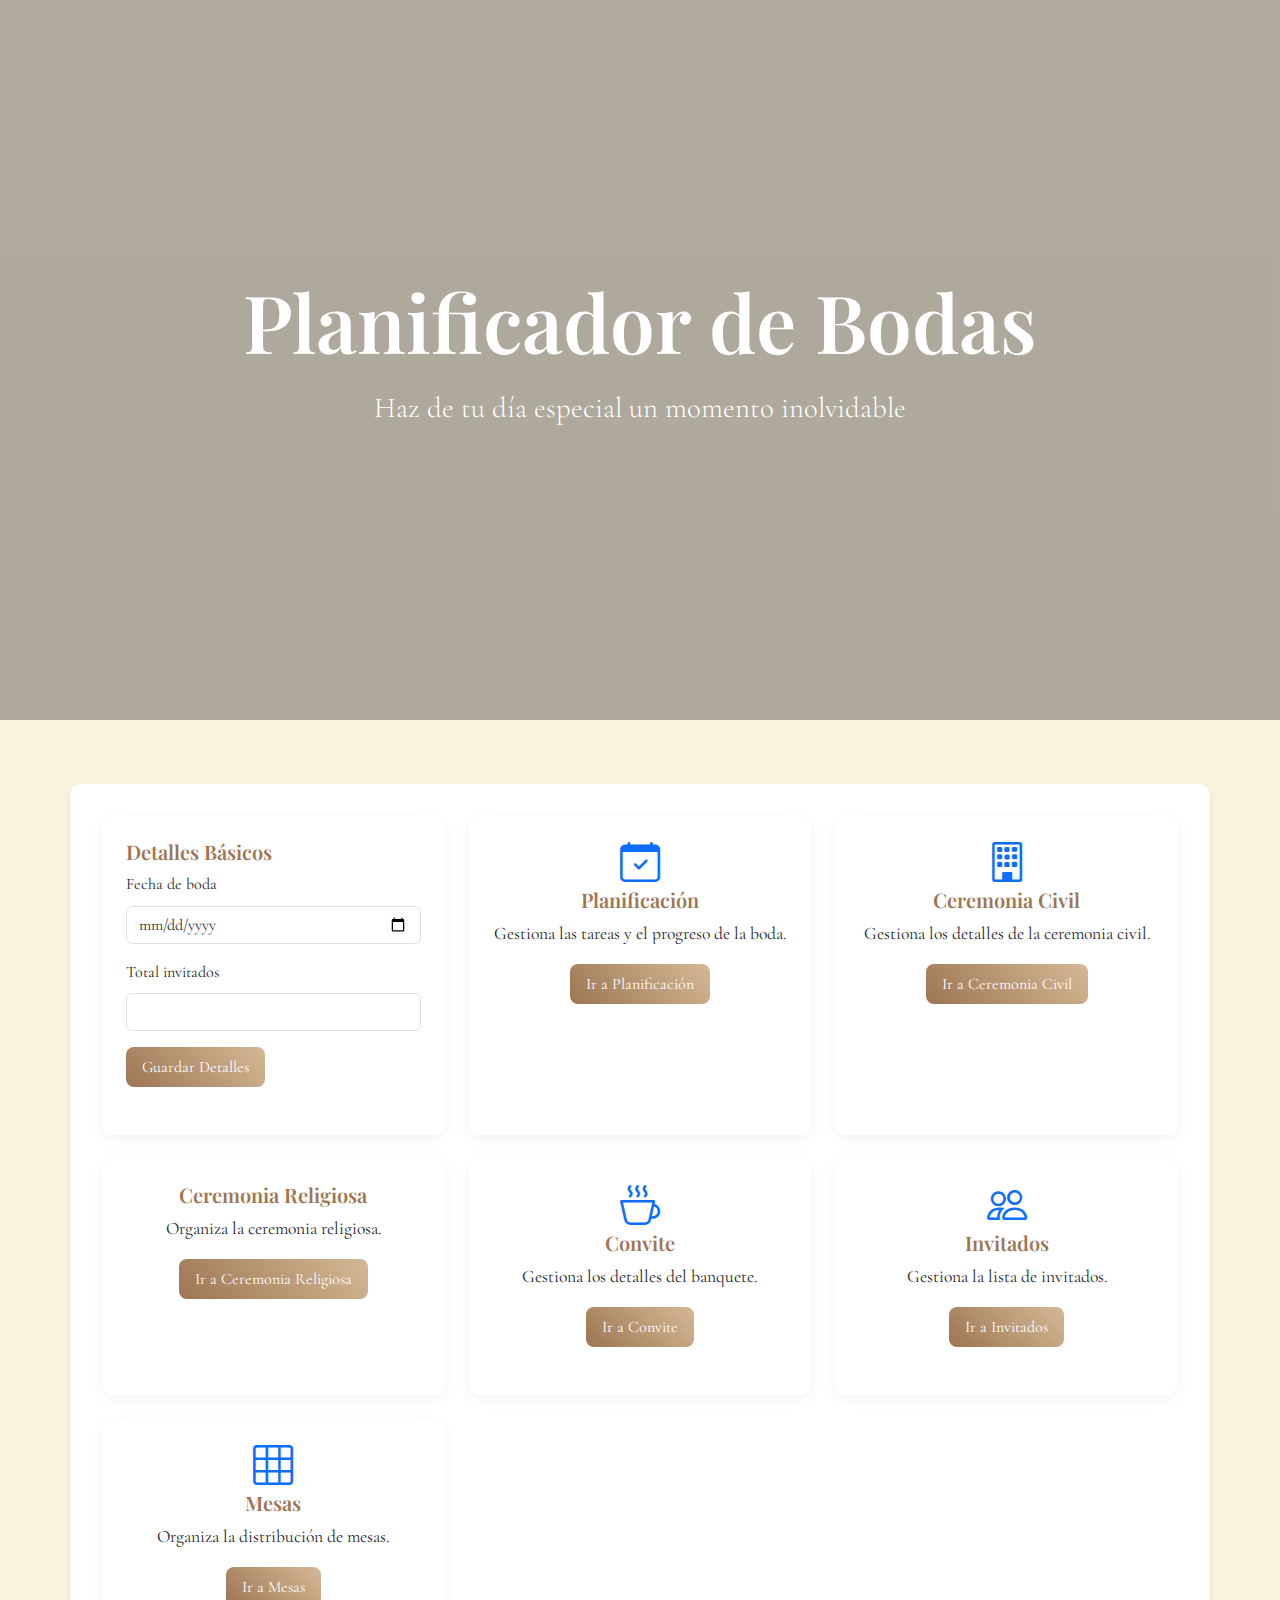
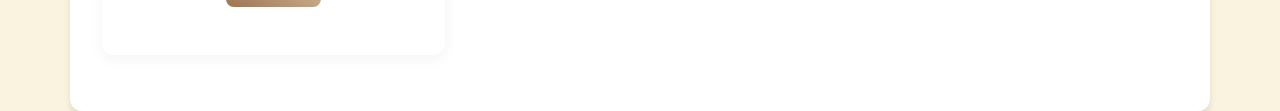
==== commit 29615a24: "Update index.html" ====
--- a/index.html
+++ b/index.html
@@ -7,10 +7,18 @@
     <link href="https://cdn.jsdelivr.net/npm/bootstrap@5.1.3/dist/css/bootstrap.min.css" rel="stylesheet">
     <link rel="stylesheet" href="styles.css">
     <link rel="stylesheet" href="https://cdn.jsdelivr.net/npm/bootstrap-icons@1.11.3/font/bootstrap-icons.min.css">
+    <link href="https://fonts.googleapis.com/css2?family=Playfair+Display:wght@400;500;600;700&family=Cormorant+Garamond:wght@300;400;500;600&family=Montserrat:wght@300;400;500&display=swap" rel="stylesheet">
 </head>
 <body>
-    <div class="container mt-5">
-        <h1 class="text-center mb-4">Planificador de Bodas</h1>
+    <div class="hero-section">
+        <div class="overlay"></div>
+        <div class="container">
+            <h1 class="display-1 text-center hero-title">Planificador de Bodas</h1>
+            <p class="lead text-center hero-subtitle">Haz de tu día especial un momento inolvidable</p>
+        </div>
+    </div>
+    
+    <div class="container main-content">
         <div class="row">
             <div class="col-md-4 mb-4">
                 <div class="card h-100">
@@ -96,17 +104,6 @@
                     </div>
                 </div>
             </div>
-
-            <div class="col-md-4 mb-4">
-                <div class="card h-100">
-                    <div class="card-body text-center">
-                        <i class="bi bi-calendar2-week display-4 mb-3 text-primary"></i>
-                        <h5 class="card-title">Timeline</h5>
-                        <p class="card-text">Gestiona las tareas y fechas importantes.</p>
-                        <a href="timeline.html" class="btn btn-primary">Ir a Timeline</a>
-                    </div>
-                </div>
-            </div>
         </div>
     </div>
 
--- a/styles.css
+++ b/styles.css
@@ -13,11 +13,71 @@
 
 /* Global Styles */
 body {
-    font-family: 'Montserrat', sans-serif;
+    font-family: 'Cormorant Garamond', serif;
     background-color: var(--light-bg);
     color: var(--dark-text);
     line-height: 1.6;
     min-height: 100vh;
+}
+
+/* Hero Section */
+.hero-section {
+    height: 80vh;
+    background-image: url('path/to/your/elegant-wedding-image.jpg');
+    background-size: cover;
+    background-position: center;
+    position: relative;
+    display: flex;
+    align-items: center;
+    justify-content: center;
+    margin-bottom: 4rem;
+}
+
+.hero-section .overlay {
+    position: absolute;
+    top: 0;
+    left: 0;
+    right: 0;
+    bottom: 0;
+    background: rgba(0, 0, 0, 0.3);
+}
+
+.hero-title {
+    font-family: 'Playfair Display', serif;
+    color: white;
+    font-weight: 600;
+    position: relative;
+    margin-bottom: 1rem;
+}
+
+.hero-subtitle {
+    font-family: 'Cormorant Garamond', serif;
+    color: white;
+    font-size: 1.8rem;
+    position: relative;
+}
+
+/* Cards Styling */
+.card {
+    border: none;
+    transition: transform 0.3s ease, box-shadow 0.3s ease;
+    background: rgba(255, 255, 255, 0.9);
+}
+
+.card:hover {
+    transform: translateY(-5px);
+    box-shadow: 0 10px 20px rgba(0,0,0,0.1);
+}
+
+.card-title {
+    font-family: 'Playfair Display', serif;
+    color: var(--primary-color);
+    font-weight: 600;
+}
+
+.card-text {
+    font-family: 'Cormorant Garamond', serif;
+    font-size: 1.1rem;
 }
 
 /* Navigation Bar */
@@ -218,3 +278,24 @@
 .button:hover {
   background: #7b4ea9;
 }
+
+/* Responsive Design */
+@media (max-width: 768px) {
+    .timeline-header {
+        flex-direction: column;
+        gap: 15px;
+    }
+
+    .timeline-actions {
+        flex-direction: column;
+        width: 100%;
+    }
+
+    .timeline-filters {
+        width: 100%;
+    }
+
+    .timeline-filters select {
+        flex: 1;
+    }
+}
